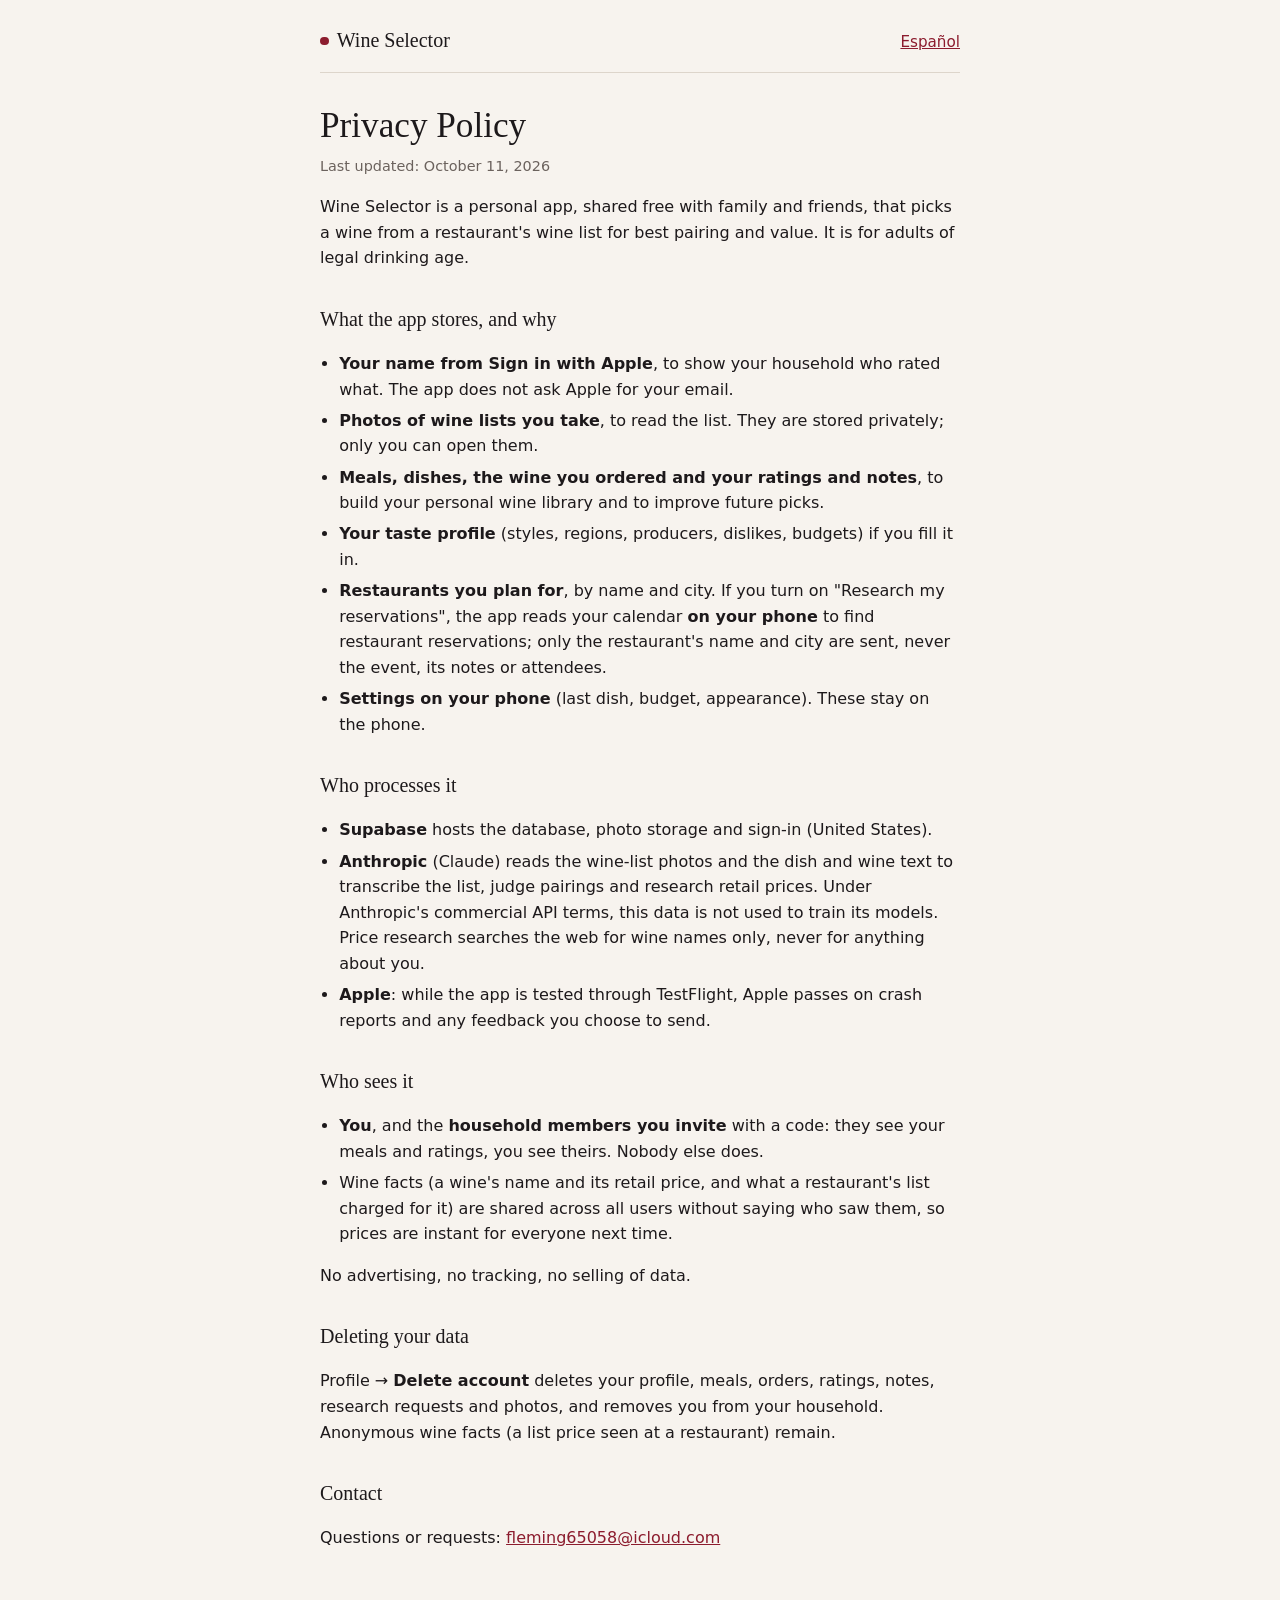
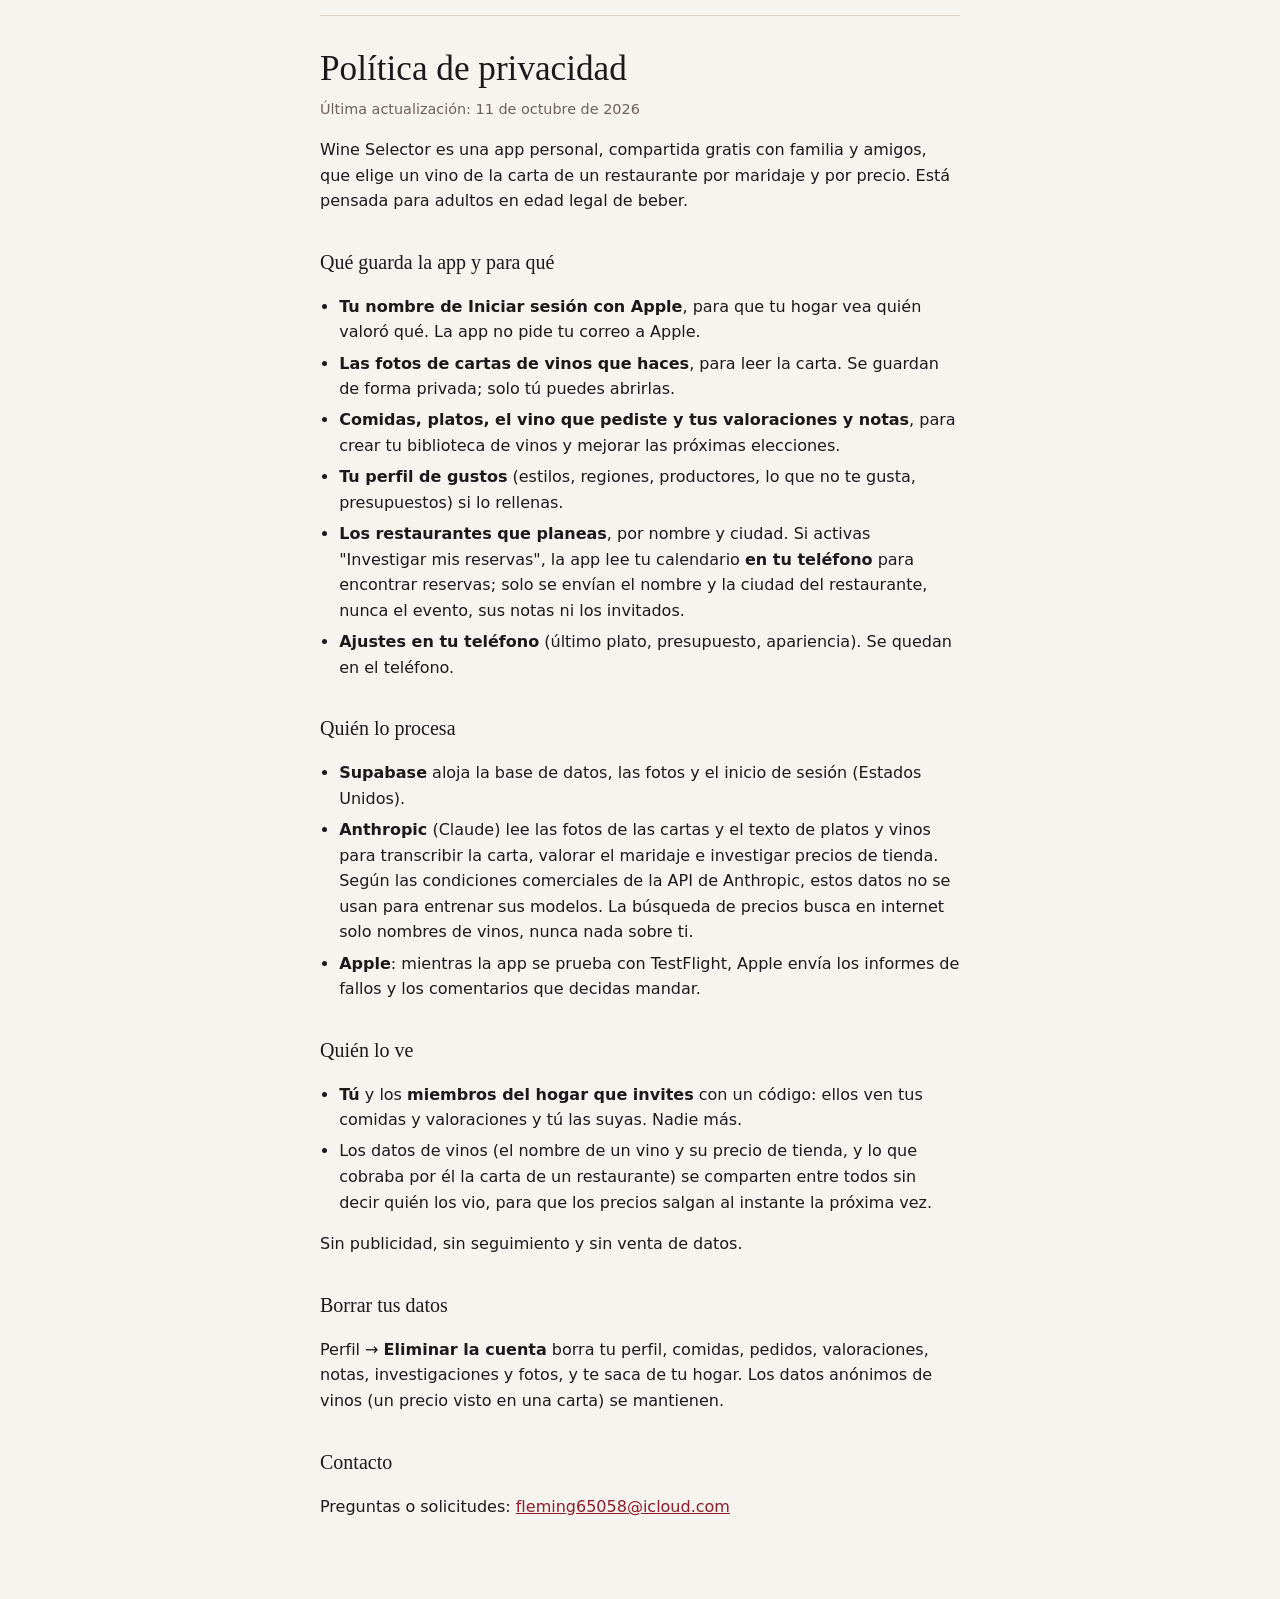
==== privacy.html @ b08c2303 "Wine Selector public pages: support and privacy policy (EN/ES) Co-Authored-By: Claude Opus 5.5 <nore" ====
<!doctype html>
<html lang="en">
<head>
<meta charset="utf-8">
<meta name="viewport" content="width=device-width, initial-scale=1">
<title>Wine Selector Privacy Policy</title>
<meta name="description" content="What Wine Selector stores, who processes it, who sees it, and how to delete it.">
<link rel="stylesheet" href="style.css">
</head>
<body>
<main class="page">
  <header>
    <a class="brand" href="./">Wine Selector</a>
    <nav><a href="#es" lang="es">Español</a></nav>
  </header>

  <article>
    <h1>Privacy Policy</h1>
    <p class="meta">Last updated: October 11, 2026</p>
    <p>Wine Selector is a personal app, shared free with family and friends, that picks a wine from a restaurant's wine list for best pairing and value. It is for adults of legal drinking age.</p>

    <h2>What the app stores, and why</h2>
    <ul>
      <li><strong>Your name from Sign in with Apple</strong>, to show your household who rated what. The app does not ask Apple for your email.</li>
      <li><strong>Photos of wine lists you take</strong>, to read the list. They are stored privately; only you can open them.</li>
      <li><strong>Meals, dishes, the wine you ordered and your ratings and notes</strong>, to build your personal wine library and to improve future picks.</li>
      <li><strong>Your taste profile</strong> (styles, regions, producers, dislikes, budgets) if you fill it in.</li>
      <li><strong>Restaurants you plan for</strong>, by name and city. If you turn on "Research my reservations", the app reads your calendar <strong>on your phone</strong> to find restaurant reservations; only the restaurant's name and city are sent, never the event, its notes or attendees.</li>
      <li><strong>Settings on your phone</strong> (last dish, budget, appearance). These stay on the phone.</li>
    </ul>

    <h2>Who processes it</h2>
    <ul>
      <li><strong>Supabase</strong> hosts the database, photo storage and sign-in (United States).</li>
      <li><strong>Anthropic</strong> (Claude) reads the wine-list photos and the dish and wine text to transcribe the list, judge pairings and research retail prices. Under Anthropic's commercial API terms, this data is not used to train its models. Price research searches the web for wine names only, never for anything about you.</li>
      <li><strong>Apple</strong>: while the app is tested through TestFlight, Apple passes on crash reports and any feedback you choose to send.</li>
    </ul>

    <h2>Who sees it</h2>
    <ul>
      <li><strong>You</strong>, and the <strong>household members you invite</strong> with a code: they see your meals and ratings, you see theirs. Nobody else does.</li>
      <li>Wine facts (a wine's name and its retail price, and what a restaurant's list charged for it) are shared across all users without saying who saw them, so prices are instant for everyone next time.</li>
    </ul>
    <p>No advertising, no tracking, no selling of data.</p>

    <h2>Deleting your data</h2>
    <p>Profile → <strong>Delete account</strong> deletes your profile, meals, orders, ratings, notes, research requests and photos, and removes you from your household. Anonymous wine facts (a list price seen at a restaurant) remain.</p>

    <h2 id="contact">Contact</h2>
    <p>Questions or requests: <a href="mailto:fleming65058@icloud.com">fleming65058@icloud.com</a></p>
  </article>

  <article id="es" lang="es">
    <h1>Política de privacidad</h1>
    <p class="meta">Última actualización: 11 de octubre de 2026</p>
    <p>Wine Selector es una app personal, compartida gratis con familia y amigos, que elige un vino de la carta de un restaurante por maridaje y por precio. Está pensada para adultos en edad legal de beber.</p>

    <h2>Qué guarda la app y para qué</h2>
    <ul>
      <li><strong>Tu nombre de Iniciar sesión con Apple</strong>, para que tu hogar vea quién valoró qué. La app no pide tu correo a Apple.</li>
      <li><strong>Las fotos de cartas de vinos que haces</strong>, para leer la carta. Se guardan de forma privada; solo tú puedes abrirlas.</li>
      <li><strong>Comidas, platos, el vino que pediste y tus valoraciones y notas</strong>, para crear tu biblioteca de vinos y mejorar las próximas elecciones.</li>
      <li><strong>Tu perfil de gustos</strong> (estilos, regiones, productores, lo que no te gusta, presupuestos) si lo rellenas.</li>
      <li><strong>Los restaurantes que planeas</strong>, por nombre y ciudad. Si activas "Investigar mis reservas", la app lee tu calendario <strong>en tu teléfono</strong> para encontrar reservas; solo se envían el nombre y la ciudad del restaurante, nunca el evento, sus notas ni los invitados.</li>
      <li><strong>Ajustes en tu teléfono</strong> (último plato, presupuesto, apariencia). Se quedan en el teléfono.</li>
    </ul>

    <h2>Quién lo procesa</h2>
    <ul>
      <li><strong>Supabase</strong> aloja la base de datos, las fotos y el inicio de sesión (Estados Unidos).</li>
      <li><strong>Anthropic</strong> (Claude) lee las fotos de las cartas y el texto de platos y vinos para transcribir la carta, valorar el maridaje e investigar precios de tienda. Según las condiciones comerciales de la API de Anthropic, estos datos no se usan para entrenar sus modelos. La búsqueda de precios busca en internet solo nombres de vinos, nunca nada sobre ti.</li>
      <li><strong>Apple</strong>: mientras la app se prueba con TestFlight, Apple envía los informes de fallos y los comentarios que decidas mandar.</li>
    </ul>

    <h2>Quién lo ve</h2>
    <ul>
      <li><strong>Tú</strong> y los <strong>miembros del hogar que invites</strong> con un código: ellos ven tus comidas y valoraciones y tú las suyas. Nadie más.</li>
      <li>Los datos de vinos (el nombre de un vino y su precio de tienda, y lo que cobraba por él la carta de un restaurante) se comparten entre todos sin decir quién los vio, para que los precios salgan al instante la próxima vez.</li>
    </ul>
    <p>Sin publicidad, sin seguimiento y sin venta de datos.</p>

    <h2>Borrar tus datos</h2>
    <p>Perfil → <strong>Eliminar la cuenta</strong> borra tu perfil, comidas, pedidos, valoraciones, notas, investigaciones y fotos, y te saca de tu hogar. Los datos anónimos de vinos (un precio visto en una carta) se mantienen.</p>

    <h2>Contacto</h2>
    <p>Preguntas o solicitudes: <a href="mailto:fleming65058@icloud.com">fleming65058@icloud.com</a></p>
  </article>
</main>
</body>
</html>
---- style.css ----
/* Public pages for Wine Selector (privacy policy, support). App palette from CLAUDE.md §5, dark first. */
:root {
  --bg: #121012;
  --surface: #1c181b;
  --text: #f2ede6;
  --muted: #a59d97;
  --line: #2e282c;
  --wine: #8c1c2e;
  --link: #e3a7b1;
  --serif: "New York", ui-serif, "Iowan Old Style", Georgia, serif;
  --sans: -apple-system, BlinkMacSystemFont, "SF Pro Text", "Segoe UI", system-ui, sans-serif;
  color-scheme: dark;
}
@media (prefers-color-scheme: light) {
  :root {
    --bg: #f7f3ee; --surface: #ede6de; --text: #1d191b; --muted: #6b625d; --line: #ddd5cb;
    --link: #8c1c2e; color-scheme: light;
  }
}
* { box-sizing: border-box; }
html { -webkit-text-size-adjust: 100%; }
body { margin: 0; background: var(--bg); color: var(--text); font: 1rem/1.6 var(--sans); }
.page { max-width: 42rem; margin: 0 auto; padding: 1.5rem 16px 4rem; }
header { display: flex; justify-content: space-between; align-items: baseline; gap: 1rem;
         padding-bottom: 1rem; border-bottom: 1px solid var(--line); margin-bottom: 2rem; }
.brand { font-family: var(--serif); font-size: 1.25rem; color: var(--text); text-decoration: none; }
.brand::before { content: ""; display: inline-block; width: .55rem; height: .55rem; border-radius: 50%;
                 background: var(--wine); margin-right: .5rem; vertical-align: .1rem; }
nav a { font-size: .95rem; }
a { color: var(--link); }
h1, h2 { font-family: var(--serif); font-weight: 500; text-wrap: balance; }
h1 { font-size: clamp(1.7rem, 5vw, 2.2rem); line-height: 1.2; margin: 0 0 .5rem; }
h2 { font-size: 1.25rem; margin: 2rem 0 .5rem; }
.meta { color: var(--muted); font-size: .9rem; margin-top: 0; }
ul { padding-left: 1.2rem; }
li { margin: .35rem 0; }
article + article { margin-top: 4rem; padding-top: 2rem; border-top: 1px solid var(--line); }
.sample { margin: 1rem 0 0; }
.sample img { display: block; max-width: 100%; height: auto; border: 1px solid var(--line); border-radius: 6px; }
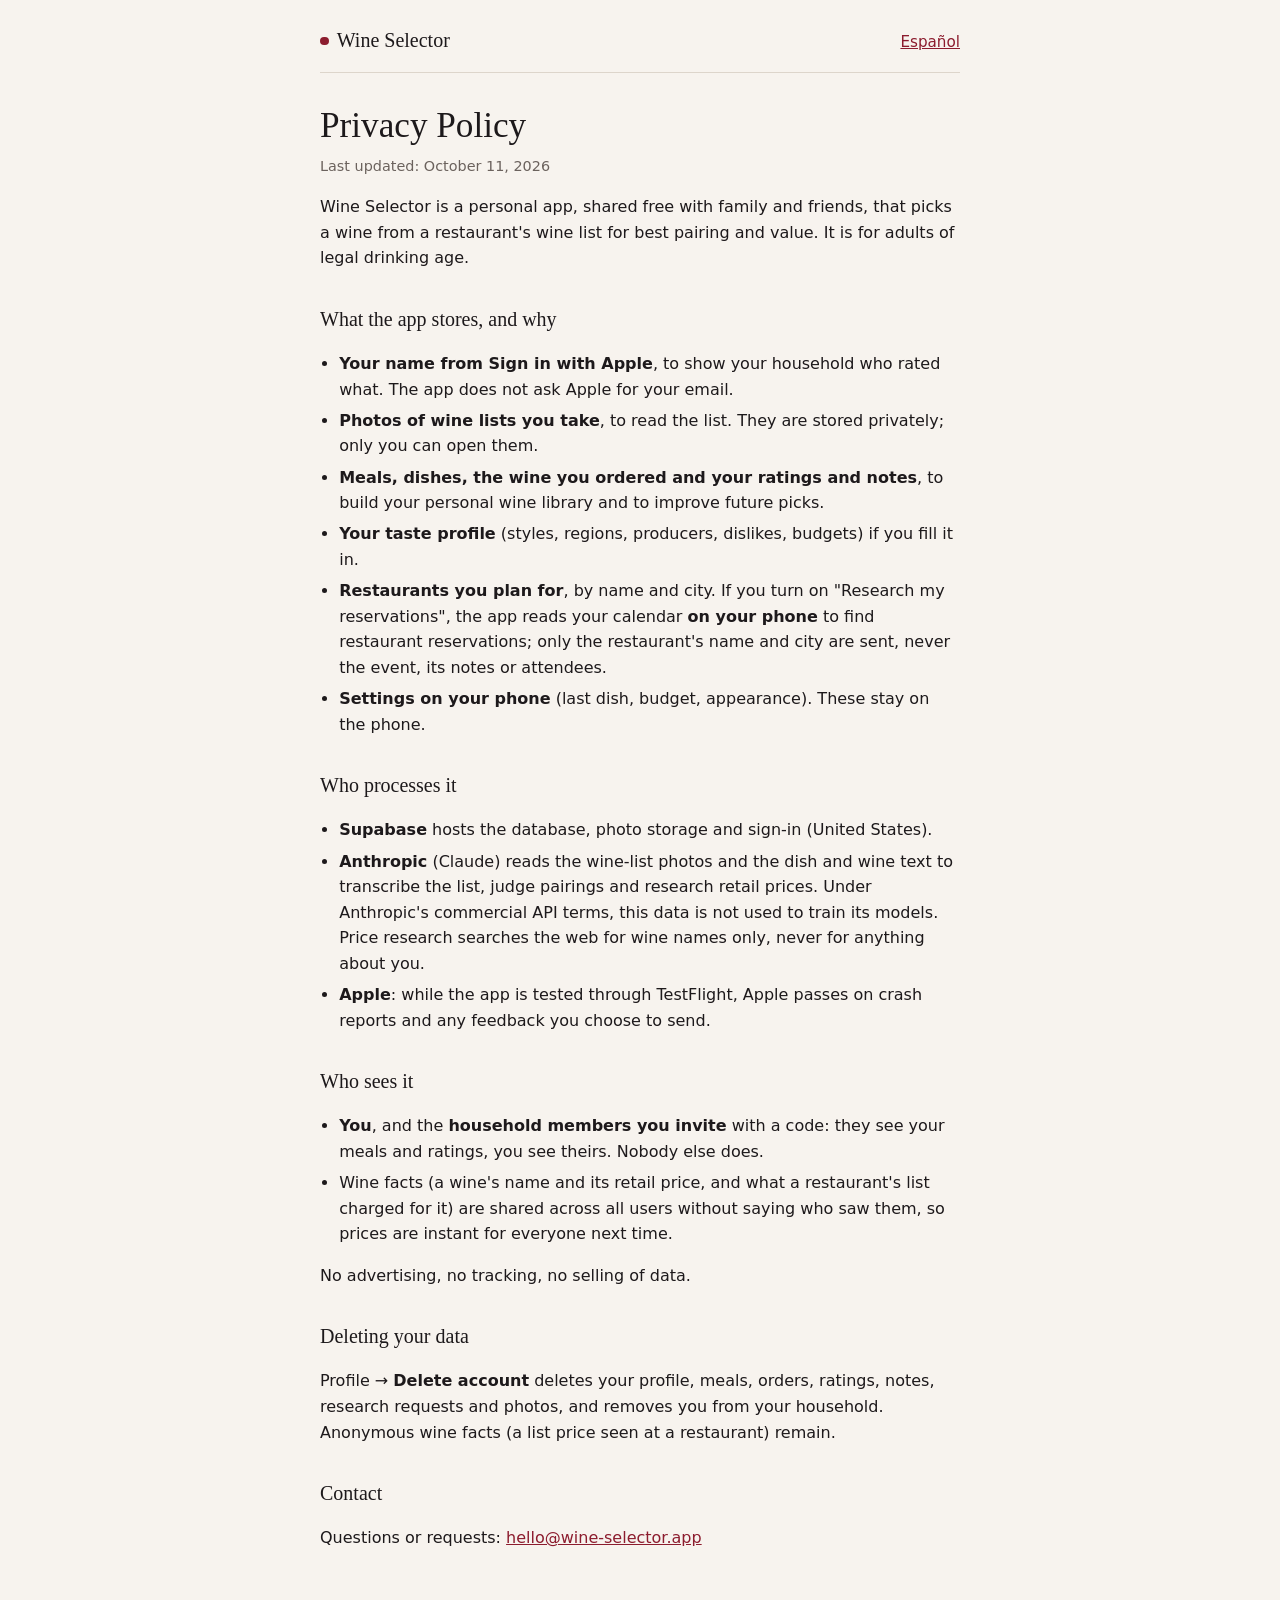
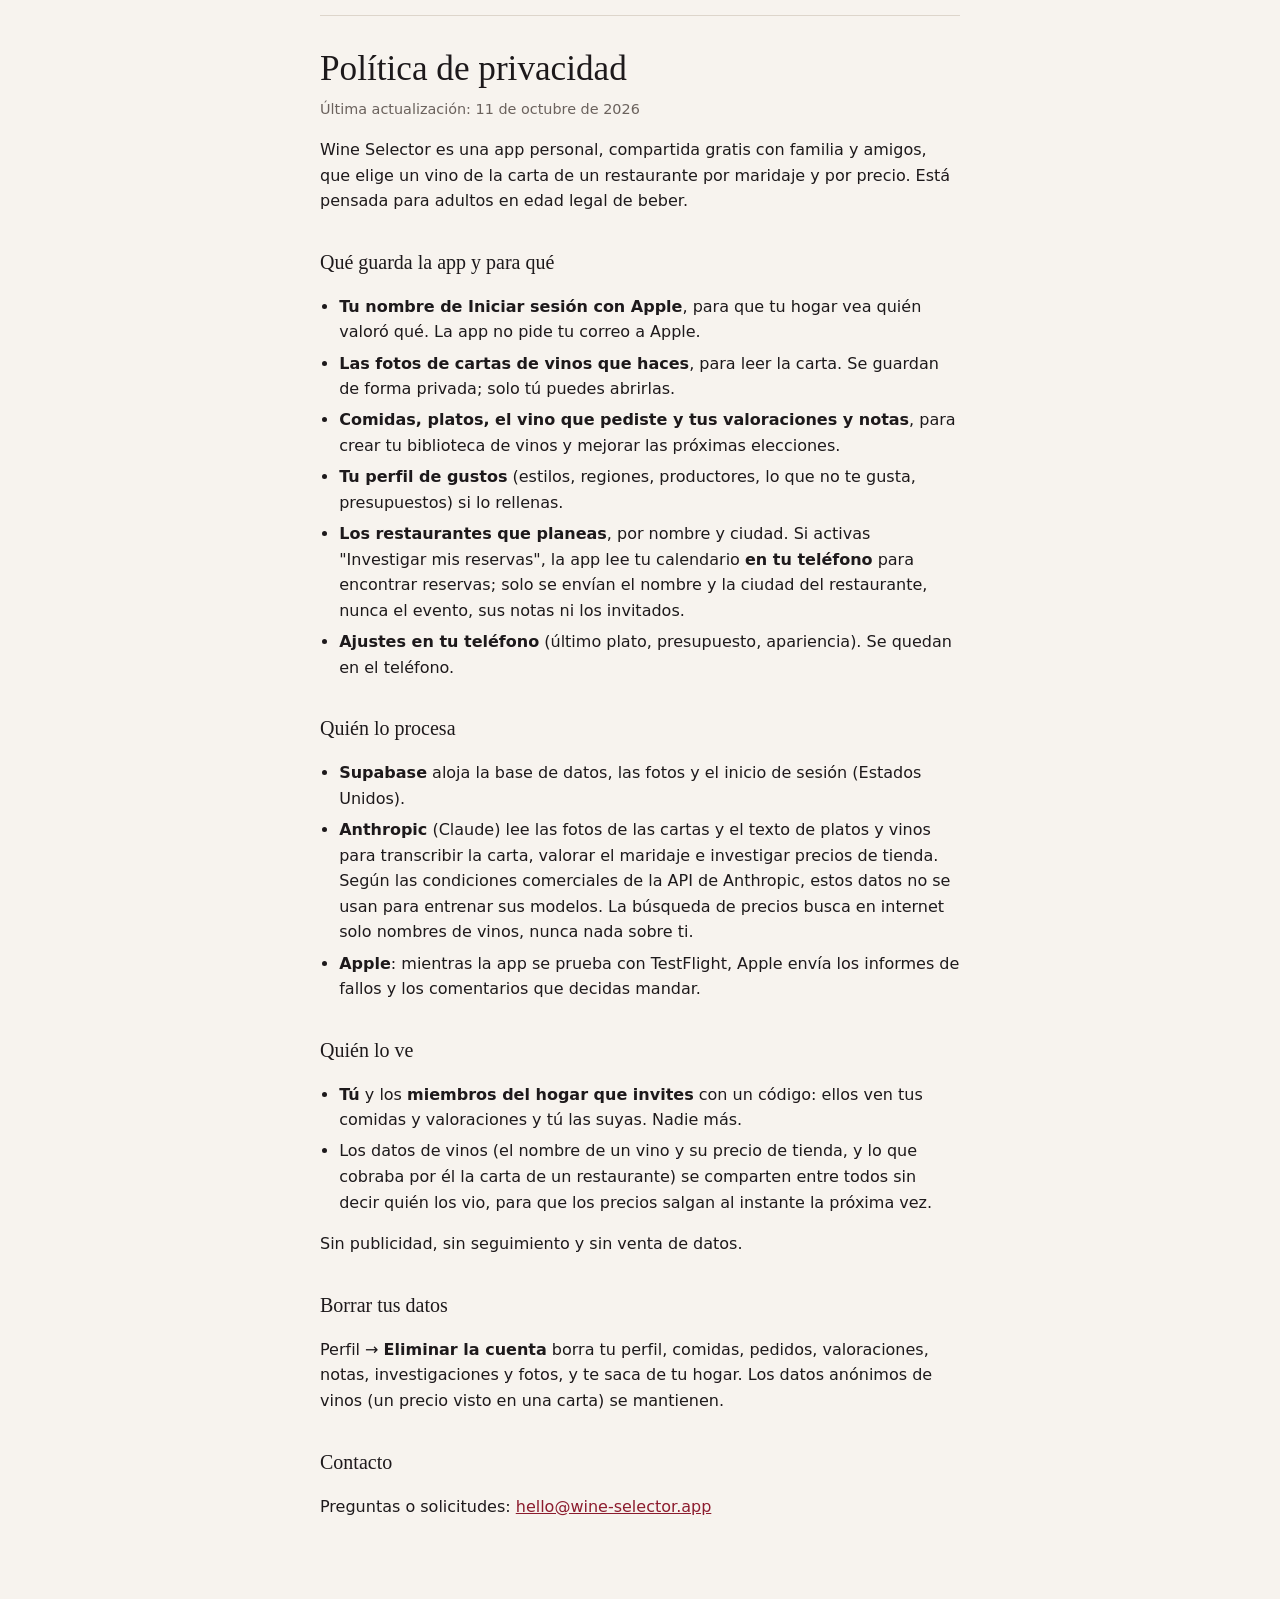
==== commit bd06c025: "Contact: hello@wine-selector.app Co-Authored-By: Claude Opus 5.5 <noreply@anthropic.com>" ====
--- a/privacy.html
+++ b/privacy.html
@@ -47,7 +47,7 @@
     <p>Profile → <strong>Delete account</strong> deletes your profile, meals, orders, ratings, notes, research requests and photos, and removes you from your household. Anonymous wine facts (a list price seen at a restaurant) remain.</p>
 
     <h2 id="contact">Contact</h2>
-    <p>Questions or requests: <a href="mailto:fleming65058@icloud.com">fleming65058@icloud.com</a></p>
+    <p>Questions or requests: <a href="mailto:hello@wine-selector.app">hello@wine-selector.app</a></p>
   </article>
 
   <article id="es" lang="es">
@@ -83,7 +83,7 @@
     <p>Perfil → <strong>Eliminar la cuenta</strong> borra tu perfil, comidas, pedidos, valoraciones, notas, investigaciones y fotos, y te saca de tu hogar. Los datos anónimos de vinos (un precio visto en una carta) se mantienen.</p>
 
     <h2>Contacto</h2>
-    <p>Preguntas o solicitudes: <a href="mailto:fleming65058@icloud.com">fleming65058@icloud.com</a></p>
+    <p>Preguntas o solicitudes: <a href="mailto:hello@wine-selector.app">hello@wine-selector.app</a></p>
   </article>
 </main>
 </body>
